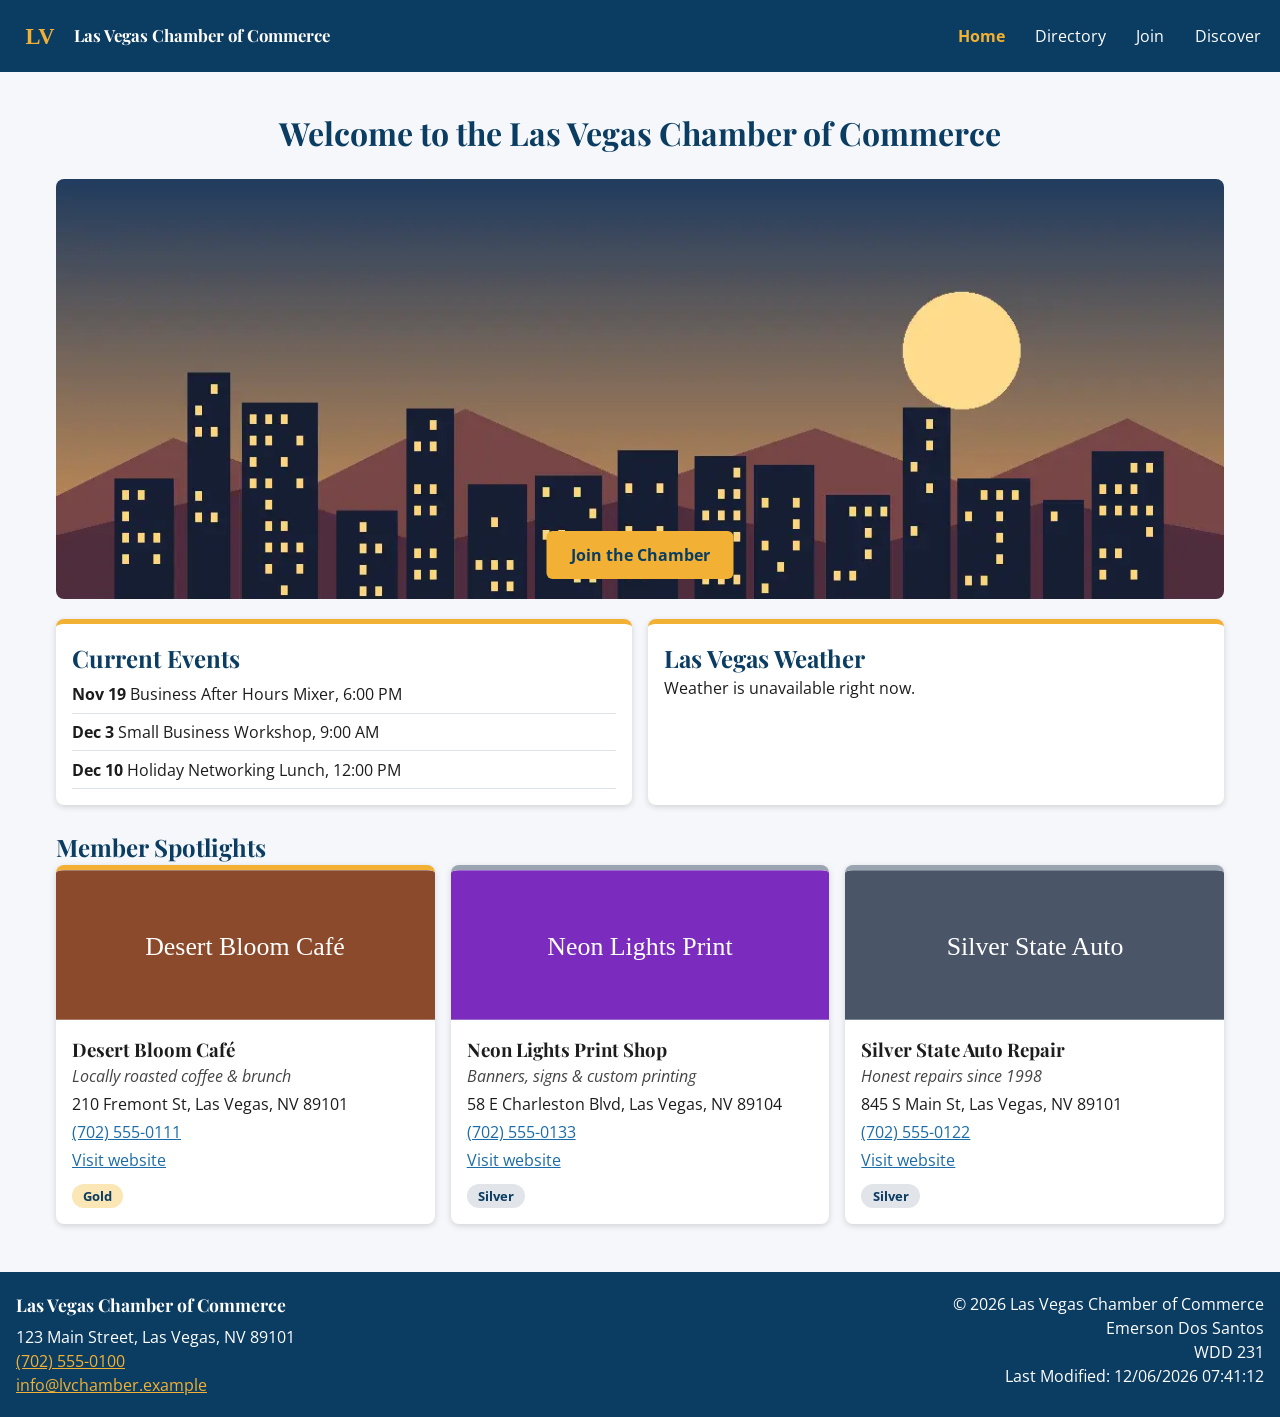
==== chamber/index.html @ 85a64676 "homework" ====
<!DOCTYPE html>
<html lang="en">
<head>
  <meta charset="UTF-8">
  <meta name="viewport" content="width=device-width, initial-scale=1">
  <title>Home | Las Vegas Chamber of Commerce</title>
  <meta name="description" content="Welcome to the Las Vegas Chamber of Commerce. See upcoming events, local weather and featured member businesses.">
  <meta name="author" content="Emerson Dos Santos">

  <link rel="icon" type="image/svg+xml" href="images/favicon.svg">

  <!-- Facebook / Open Graph -->
  <meta property="og:title" content="Home | Las Vegas Chamber of Commerce">
  <meta property="og:description" content="Events, weather and featured businesses from the Las Vegas Chamber of Commerce.">
  <meta property="og:image" content="https://emersonsud.github.io/wdd231/chamber/images/og-image.png">
  <meta property="og:url" content="https://emersonsud.github.io/wdd231/chamber/index.html">
  <meta property="og:type" content="website">

  <link rel="preconnect" href="https://fonts.googleapis.com">
  <link rel="preconnect" href="https://fonts.gstatic.com" crossorigin>
  <link href="https://fonts.googleapis.com/css2?family=Open+Sans:wght@400;700&family=Playfair+Display:wght@700&display=swap" rel="stylesheet">
  <link rel="stylesheet" href="styles/normalize.css">
  <link rel="stylesheet" href="styles/small.css">
  <link rel="stylesheet" href="styles/larger.css">
  <script src="scripts/home.js" type="module" defer></script>
</head>
<body>
  <header>
    <a href="index.html" class="brand">
      <img src="images/favicon.svg" alt="Las Vegas Chamber logo" width="48" height="48">
      <span>Las Vegas Chamber of Commerce</span>
    </a>
    <button id="menu-button" aria-expanded="false" aria-controls="primary-nav" aria-label="Toggle menu">&#9776;</button>
    <nav id="primary-nav" aria-label="Main navigation">
      <ul>
        <li><a href="index.html" class="active" aria-current="page">Home</a></li>
        <li><a href="directory.html">Directory</a></li>
        <li><a href="join.html">Join</a></li>
        <li><a href="discover.html">Discover</a></li>
      </ul>
    </nav>
  </header>

  <main>
    <h1>Welcome to the Las Vegas Chamber of Commerce</h1>

    <section class="hero" aria-label="Featured">
      <img src="images/hero-1200.webp"
           srcset="images/hero-600.webp 600w, images/hero-1200.webp 1200w"
           sizes="100vw" width="1200" height="500"
           alt="Las Vegas skyline at sunset with mountains in the background"
           fetchpriority="high">
      <a href="join.html" class="cta">Join the Chamber</a>
    </section>

    <div class="home-grid">
      <section class="panel" id="events">
        <h2>Current Events</h2>
        <ul>
          <li><strong>Nov 19</strong> Business After Hours Mixer, 6:00 PM</li>
          <li><strong>Dec 3</strong> Small Business Workshop, 9:00 AM</li>
          <li><strong>Dec 10</strong> Holiday Networking Lunch, 12:00 PM</li>
        </ul>
      </section>

      <section class="panel" id="weather">
        <h2>Las Vegas Weather</h2>
        <div id="weather-content">
          <div class="weather-now">
            <img id="weather-icon" src="[data-uri]" alt="" width="50" height="50">
            <p><span id="temp">--°F</span> <span id="desc">Loading...</span></p>
          </div>
          <h3>3-Day Forecast</h3>
          <ul id="forecast"></ul>
        </div>
      </section>
    </div>

    <section class="spotlight-section">
      <h2>Member Spotlights</h2>
      <div id="spotlights"></div>
    </section>
  </main>

  <footer>
    <div class="footer-contact">
      <h2>Las Vegas Chamber of Commerce</h2>
      <p>123 Main Street, Las Vegas, NV 89101</p>
      <p><a href="tel:+17025550100">(702) 555-0100</a></p>
      <p><a href="mailto:info@lvchamber.example">info@lvchamber.example</a></p>
    </div>
    <div class="footer-dev">
      <p>&copy; <span id="year"></span> Las Vegas Chamber of Commerce</p>
      <p>Emerson Dos Santos</p>
      <p>WDD 231</p>
      <p>Last Modified: <span id="lastModified"></span></p>
    </div>
  </footer>
</body>
</html>
---- chamber/styles/small.css ----
:root{
  --primary:#0b3d63;
  --secondary:#1b6ca8;
  --accent:#f2b134;
  --bg:#f5f7fa;
  --text:#1c1c1c;
  --white:#ffffff;
  --heading-font:"Playfair Display",Georgia,serif;
  --body-font:"Open Sans",Arial,sans-serif;
}
body{font-family:var(--body-font);background:var(--bg);color:var(--text);line-height:1.5}
h1,h2,h3{font-family:var(--heading-font)}

/* Header + nav */
header{background:var(--primary);color:var(--white);display:flex;flex-wrap:wrap;align-items:center;justify-content:space-between;padding:.75rem 1rem}
.brand{display:flex;align-items:center;gap:.6rem;color:var(--white);text-decoration:none;font-family:var(--heading-font);font-size:1.05rem;font-weight:bold}
#menu-button{background:none;border:2px solid var(--white);color:var(--white);font-size:1.6rem;padding:.1rem .6rem;border-radius:4px}
#primary-nav{width:100%;display:none}
#primary-nav.open{display:block}
#primary-nav a{display:block;padding:.7rem 0;color:var(--white);text-decoration:none;border-top:1px solid #ffffff40}
#primary-nav a:hover,#primary-nav a.active{color:var(--accent);font-weight:bold}

/* Main */
main{padding:1rem;max-width:1200px;margin:0 auto}
main h1{color:var(--primary);text-align:center}
.view-controls{display:flex;justify-content:center;gap:.5rem;margin-bottom:1.25rem}
.view-controls button{background:var(--white);color:var(--primary);border:2px solid var(--primary);padding:.5rem 1.4rem;border-radius:4px;font-weight:bold}
.view-controls button.active{background:var(--primary);color:var(--white)}

/* Members */
#members{display:grid;gap:1rem}
.card{background:var(--white);border-radius:8px;box-shadow:0 2px 6px #00000026;overflow:hidden;border-top:5px solid var(--secondary)}
.card.level-2{border-top-color:#9aa5b1}
.card.level-3{border-top-color:var(--accent)}
.card img{width:100%;height:150px;object-fit:cover;background:#e3e8ee}
.card-body{padding:1rem}
.card h2{font-size:1.25rem;color:var(--primary)}
.tagline{font-style:italic;color:#444;margin-bottom:.5rem}
.card p{margin-bottom:.25rem;overflow-wrap:anywhere}
.card a{color:var(--secondary)}
.badge{display:inline-block;margin-top:.5rem;padding:.15rem .7rem;border-radius:20px;font-size:.8rem;font-weight:bold;background:#dbe9f5;color:var(--primary)}
.level-2 .badge{background:#e1e5ea}
.level-3 .badge{background:#fbe7b5}

/* List view */
#members.list{grid-template-columns:1fr}
#members.list .card{display:flex;align-items:center;border-top:0;border-left:6px solid var(--secondary)}
#members.list .card.level-2{border-left-color:#9aa5b1}
#members.list .card.level-3{border-left-color:var(--accent)}
#members.list .card img{display:none}
#members.list .card-body{padding:.75rem 1rem}

/* Footer */
footer{background:var(--primary);color:var(--white);padding:1.25rem 1rem;margin-top:2rem;display:grid;gap:1rem;text-align:center}
footer h2{font-size:1.1rem;margin-bottom:.4rem}
footer a{color:var(--accent)}

/* Home page */
main h2{color:var(--primary)}
.hero{position:relative;margin-bottom:1.25rem}
.hero img{width:100%;height:260px;object-fit:cover;border-radius:8px}
.cta{position:absolute;left:50%;bottom:1.25rem;transform:translateX(-50%);background:var(--accent);color:var(--primary);font-weight:bold;text-decoration:none;padding:.75rem 1.5rem;border-radius:6px;white-space:nowrap}
.cta:hover,.cta:focus-visible{background:var(--white);outline:3px solid var(--primary)}
.home-grid{display:grid;gap:1rem;margin-bottom:1.5rem}
.panel{background:var(--white);border-radius:8px;box-shadow:0 2px 6px #00000026;padding:1rem;border-top:5px solid var(--accent)}
.panel h3{font-size:1rem;margin:.75rem 0 .25rem}
#events li{padding:.4rem 0;border-bottom:1px solid #dde3ea}
.weather-now{display:flex;align-items:center;gap:.75rem}
#temp{font-size:1.6rem;font-weight:bold;color:var(--primary)}
#desc{text-transform:capitalize}
#forecast li{display:flex;justify-content:space-between;padding:.3rem 0;border-bottom:1px solid #dde3ea}
#spotlights{display:grid;gap:1rem}
---- chamber/styles/larger.css ----
@media (min-width: 700px) {
  #menu-button{display:none}
  #primary-nav{display:block;width:auto}
  #primary-nav ul{display:flex;gap:1.5rem}
  #primary-nav a{border-top:0;padding:.4rem .2rem}
  header{flex-wrap:nowrap}

  #members.grid{grid-template-columns:repeat(auto-fill,minmax(260px,1fr))}

  #members.list .card:nth-child(even){background:#eef3f8}

  footer{grid-template-columns:1fr 1fr;text-align:left}
  footer .footer-dev{text-align:right}

  .hero img{height:420px}
  .home-grid{grid-template-columns:1fr 1fr}
  #spotlights{grid-template-columns:repeat(3,1fr)}
}
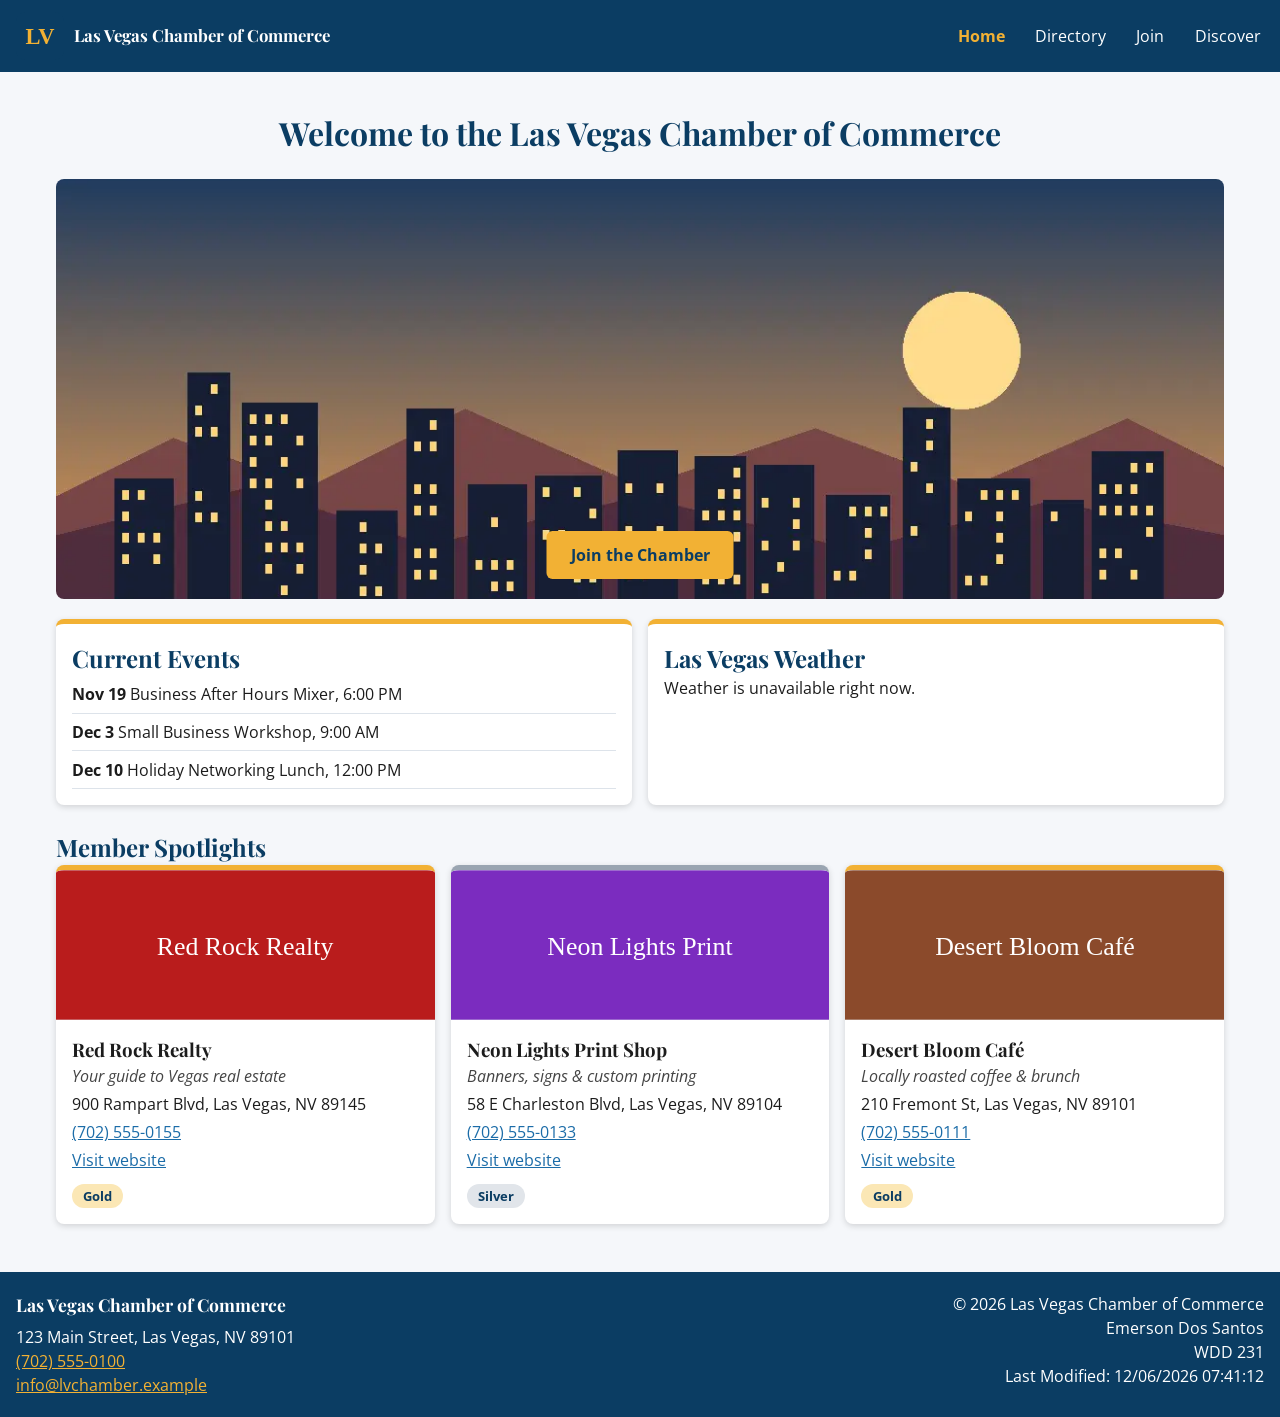
==== commit b355f1aa: "homework" ====
--- a/chamber/index.html
+++ b/chamber/index.html
@@ -22,7 +22,7 @@
   <link rel="stylesheet" href="styles/normalize.css">
   <link rel="stylesheet" href="styles/small.css">
   <link rel="stylesheet" href="styles/larger.css">
-  <script src="scripts/home.js" type="module" defer></script>
+  <script src="scripts/home.js" type="module"></script>
 </head>
 <body>
   <header>
--- a/chamber/styles/small.css
+++ b/chamber/styles/small.css
@@ -70,3 +70,36 @@
 #desc{text-transform:capitalize}
 #forecast li{display:flex;justify-content:space-between;padding:.3rem 0;border-bottom:1px solid #dde3ea}
 #spotlights{display:grid;gap:1rem}
+
+/* Join + thank you pages */
+.join-layout{display:grid;gap:1.5rem}
+.req-note{font-size:.9rem;margin-bottom:1rem}
+.join-form label{display:block;font-weight:bold;margin-bottom:1rem}
+.join-form input,.join-form select,.join-form textarea{display:block;width:100%;margin-top:.35rem;padding:.6rem;border:2px solid #6b7785;border-radius:4px;font:inherit;font-weight:normal;background:var(--white);color:var(--text)}
+.join-form input:focus,.join-form select:focus,.join-form textarea:focus{outline:3px solid var(--accent);border-color:var(--primary)}
+.join-form button{background:var(--primary);color:var(--white);border:0;padding:.75rem 1.5rem;border-radius:6px;font-weight:bold;font-size:1rem}
+.join-form button:hover,.join-form button:focus-visible{background:var(--secondary);outline:3px solid var(--accent)}
+
+.level-list{display:grid;gap:1rem}
+.membership-card{background:var(--white);border-radius:8px;box-shadow:0 2px 6px #00000026;border-top:6px solid var(--secondary);padding:1rem;animation:card-in .8s ease-out both}
+.membership-card.np{border-top-color:#2f855a}
+.membership-card.bronze{border-top-color:#a8642a}
+.membership-card.silver{border-top-color:#9aa5b1}
+.membership-card.gold{border-top-color:var(--accent)}
+.membership-card:nth-child(2){animation-delay:.2s}
+.membership-card:nth-child(3){animation-delay:.4s}
+.membership-card:nth-child(4){animation-delay:.6s}
+.membership-card h3{color:var(--primary);margin-bottom:.25rem}
+.membership-card a{color:var(--secondary)}
+.price{font-weight:bold;margin-bottom:.5rem}
+@keyframes card-in{from{opacity:0;transform:translateY(24px)}to{opacity:1;transform:none}}
+@media (prefers-reduced-motion:reduce){.membership-card{animation:none}}
+
+dialog{width:min(90vw,460px);border:0;border-radius:8px;padding:1.25rem;box-shadow:0 8px 30px #00000066}
+dialog::backdrop{background:#000000b3}
+.modal-close{float:right;background:var(--primary);color:var(--white);border:0;border-radius:4px;font-size:1.4rem;line-height:1;padding:.3rem .65rem}
+.benefits{list-style:disc;padding-left:1.25rem;margin:.75rem 0 0}
+
+.summary{display:grid;gap:.25rem 1rem;margin:1rem 0 0}
+.summary dt{font-weight:bold;color:var(--primary)}
+.summary dd{margin:0 0 .75rem;overflow-wrap:anywhere}
--- a/chamber/styles/larger.css
+++ b/chamber/styles/larger.css
@@ -15,4 +15,7 @@
   .hero img{height:420px}
   .home-grid{grid-template-columns:1fr 1fr}
   #spotlights{grid-template-columns:repeat(3,1fr)}
+
+  .join-layout{grid-template-columns:3fr 2fr;align-items:start}
+  .summary{grid-template-columns:max-content 1fr}
 }
